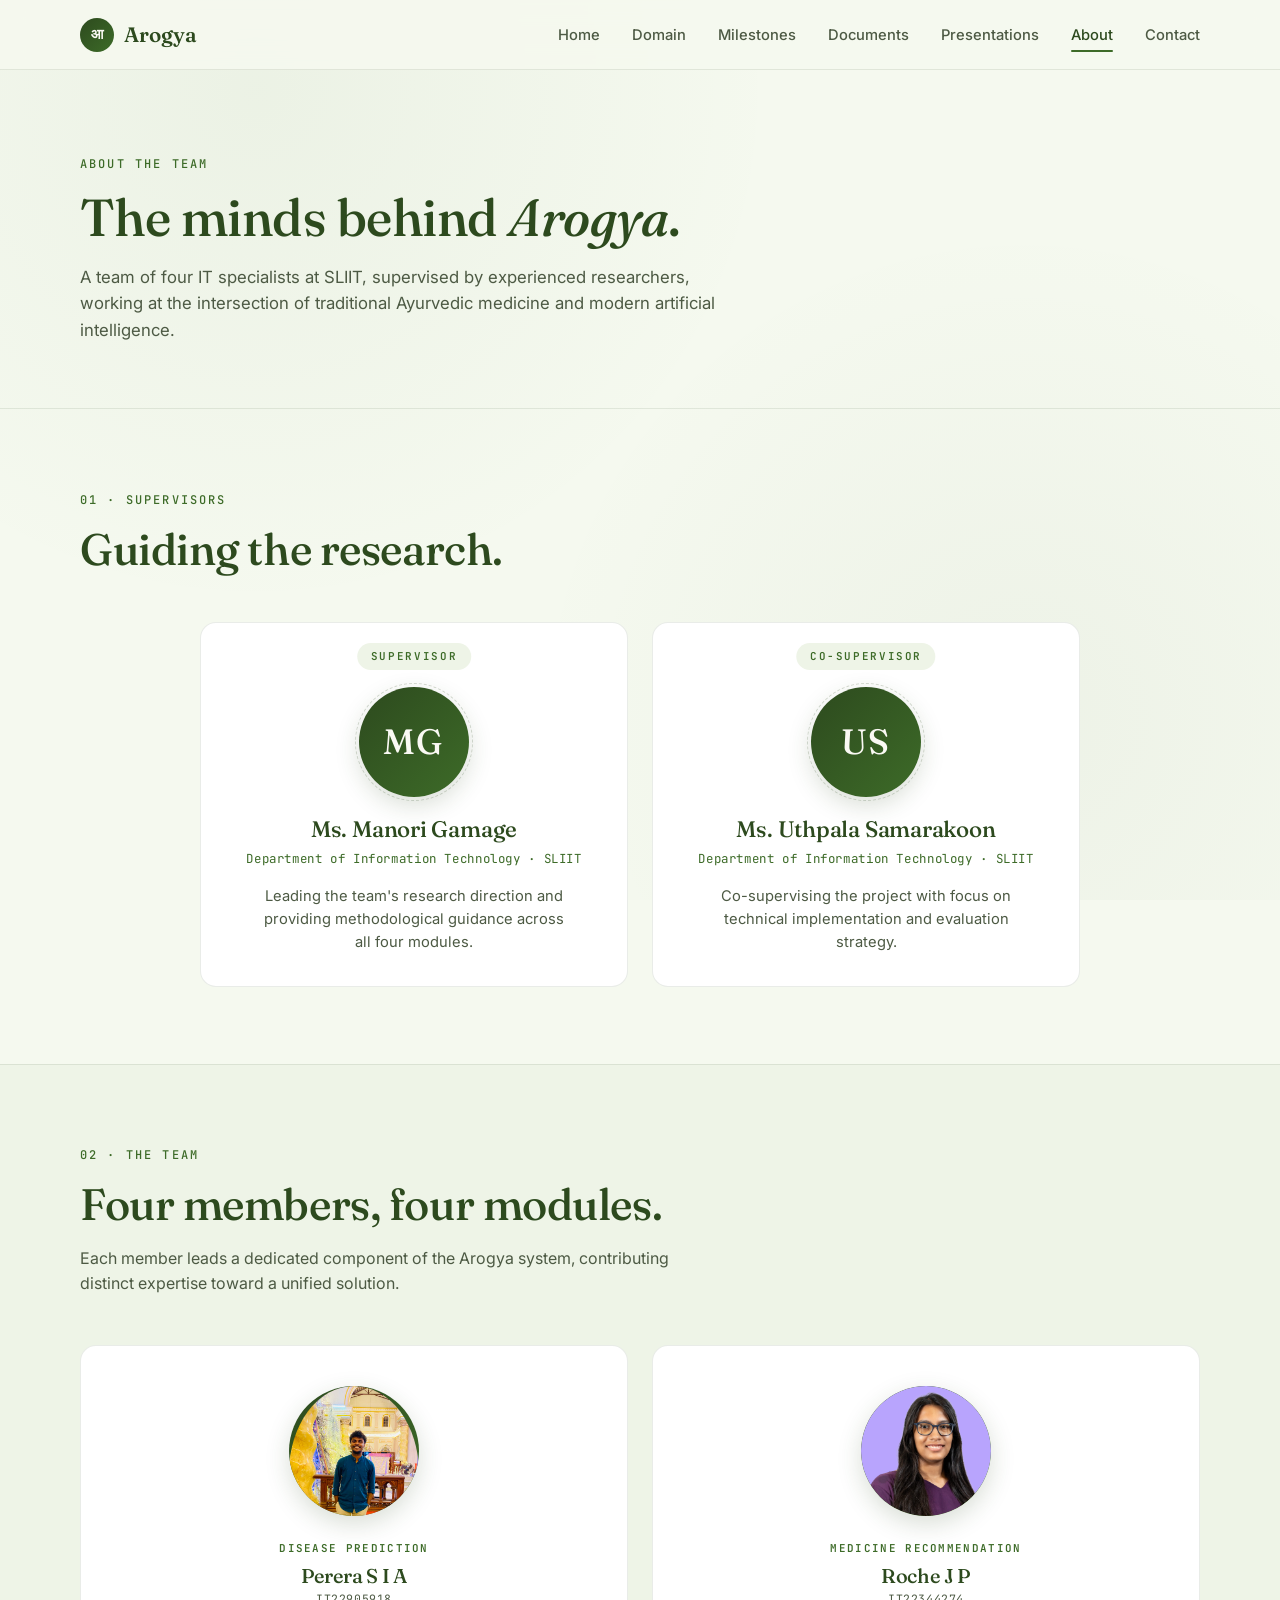
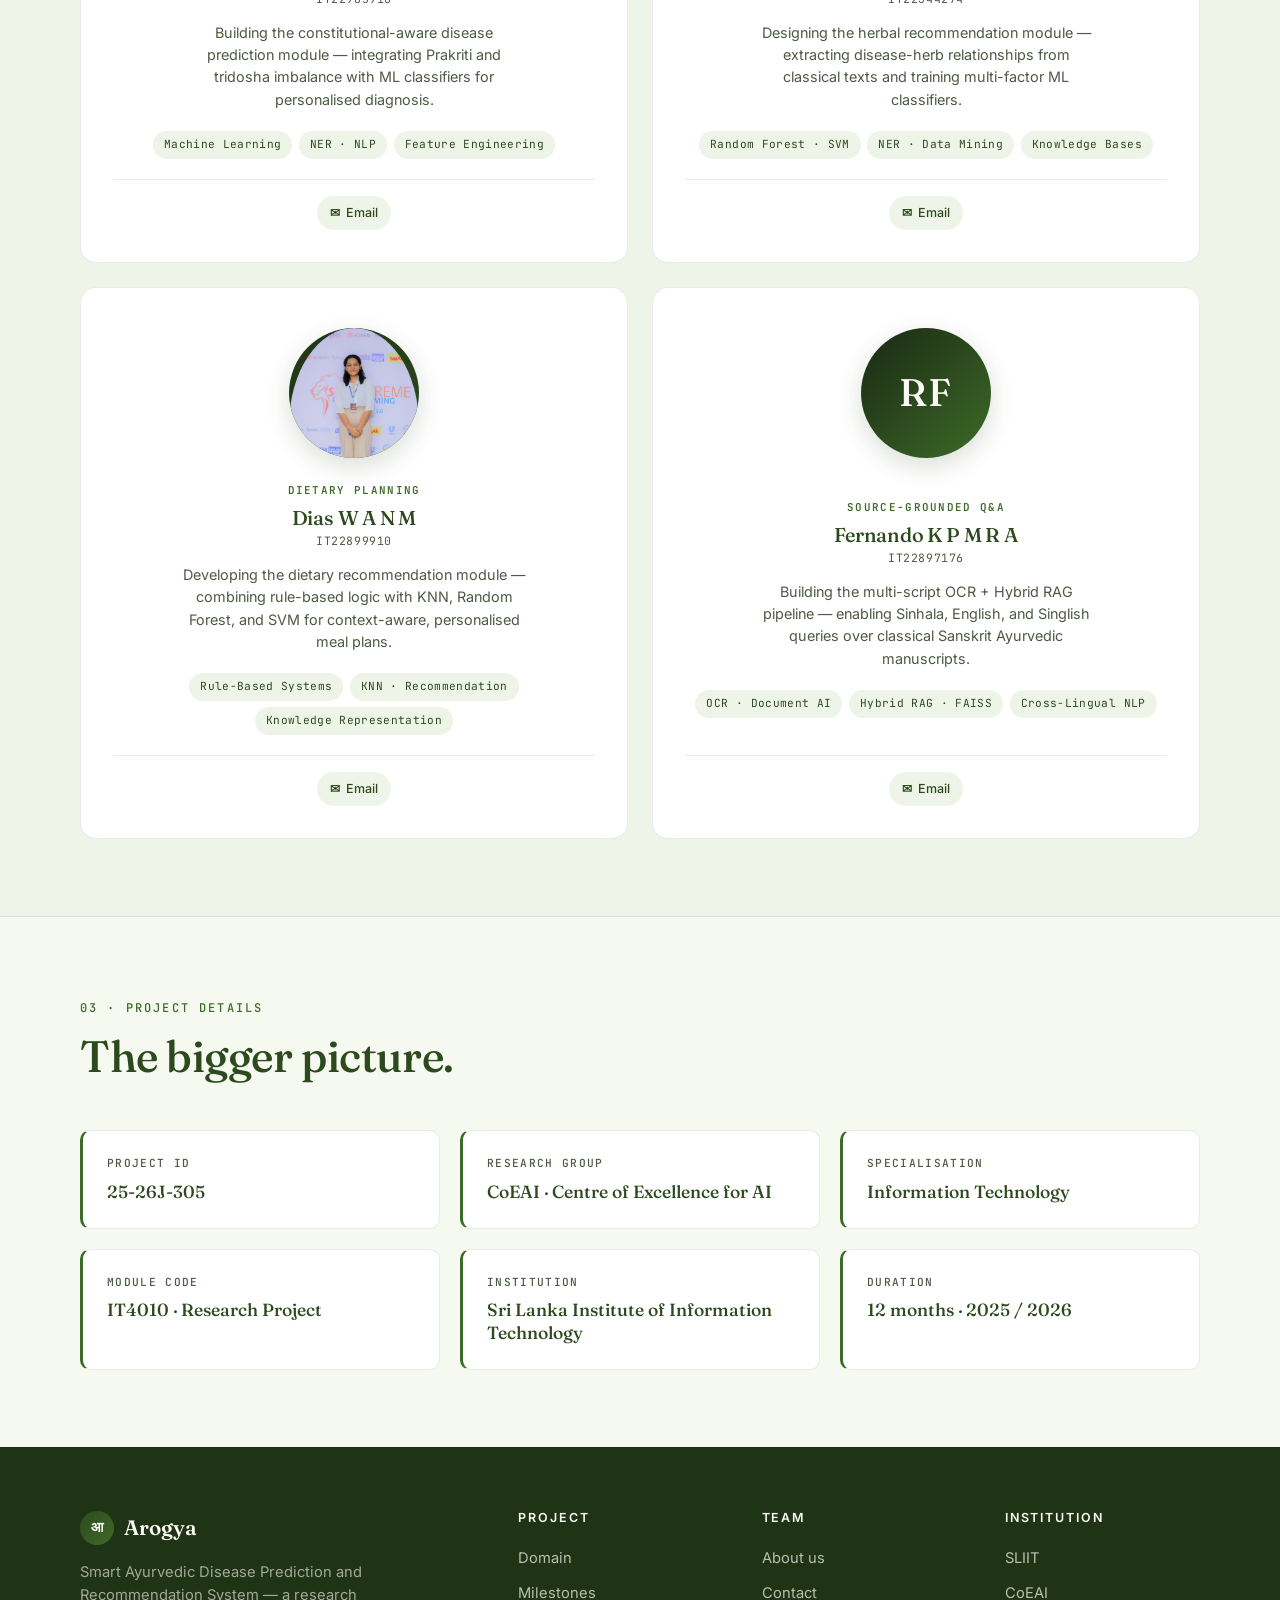
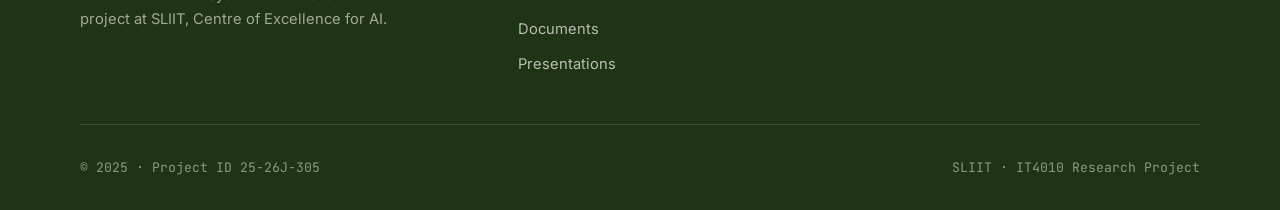
==== about.html @ c05a316c "feat: Add contact page with form and email template - Created contact.html with navigation, contact " ====
<!DOCTYPE html>
<html lang="en">
<head>
  <meta charset="UTF-8" />
  <meta name="viewport" content="width=device-width, initial-scale=1.0" />
  <title>About · Arogya</title>
  <meta name="description" content="Meet the team behind Arogya — supervisors, group members, and contributions." />

  <link rel="preconnect" href="https://fonts.googleapis.com" />
  <link rel="preconnect" href="https://fonts.gstatic.com" crossorigin />
  <link href="https://fonts.googleapis.com/css2?family=Fraunces:ital,wght@0,400;0,500;0,600;1,400&family=Inter:wght@400;500;600&family=JetBrains+Mono:wght@400;500&display=swap" rel="stylesheet" />

  <link rel="stylesheet" href="css/style.css" />
  <link rel="stylesheet" href="css/about.css" />
</head>
<body>

  <!-- =========================================== Navigation -->
  <nav class="navbar">
    <div class="nav-inner">
      <a href="index.html" class="brand">
        <span class="brand-mark">आ</span>
        <span>Arogya</span>
      </a>
      <button class="nav-toggle" aria-label="Toggle menu">☰</button>
      <ul class="nav-links">
        <li><a href="index.html">Home</a></li>
        <li><a href="domain.html">Domain</a></li>
        <li><a href="milestones.html">Milestones</a></li>
        <li><a href="documents.html">Documents</a></li>
        <li><a href="presentations.html">Presentations</a></li>
        <li><a href="about.html" class="active">About</a></li>
        <li><a href="contact.html">Contact</a></li>
      </ul>
    </div>
  </nav>

  <!-- =========================================== Page hero -->
  <header class="page-hero">
    <div class="container">
      <span class="eyebrow">About the Team</span>
      <h1>The minds behind <em>Arogya</em>.</h1>
      <p>A team of four IT specialists at SLIIT, supervised by experienced researchers, working at the intersection of traditional Ayurvedic medicine and modern artificial intelligence.</p>
    </div>
  </header>

  <!-- =========================================== Supervisors -->
  <section class="about-section">
    <div class="container">
      <div class="section-head">
        <span class="eyebrow">01 · Supervisors</span>
        <h2>Guiding the research.</h2>
      </div>

      <div class="supervisor-grid">

        <article class="supervisor-card">
          <div class="supervisor-role">Supervisor</div>
          <div class="supervisor-avatar">
            <span>MG</span>
          </div>
          <h3>Ms. Manori Gamage</h3>
          <p class="supervisor-affiliation">Department of Information Technology · SLIIT</p>
          <p class="supervisor-bio">Leading the team's research direction and providing methodological guidance across all four modules.</p>
        </article>

        <article class="supervisor-card">
          <div class="supervisor-role">Co-Supervisor</div>
          <div class="supervisor-avatar">
            <span>US</span>
          </div>
          <h3>Ms. Uthpala Samarakoon</h3>
          <p class="supervisor-affiliation">Department of Information Technology · SLIIT</p>
          <p class="supervisor-bio">Co-supervising the project with focus on technical implementation and evaluation strategy.</p>
        </article>

      </div>
    </div>
  </section>

  <!-- =========================================== Team -->
  <section class="about-section section-alt">
    <div class="container">
      <div class="section-head">
        <span class="eyebrow">02 · The Team</span>
        <h2>Four members, four modules.</h2>
        <p style="margin-top: 1rem;">Each member leads a dedicated component of the Arogya system, contributing distinct expertise toward a unified solution.</p>
      </div>

      <div class="team-grid">

        <article class="team-card">
          <div class="team-photo">
            <img src="images/adithya.jpeg" alt="Adithya P" />
          </div>
          <div class="team-body">
            
            <span class="team-module">Disease Prediction</span>
            <h3>Perera S I A</h3>
            <span class="team-id">IT22905918</span>
            <p class="team-bio">
              Building the constitutional-aware disease prediction module — integrating Prakriti
              and tridosha imbalance with ML classifiers for personalised diagnosis.
            </p>
            <ul class="team-skills">
              <li>Machine Learning</li>
              <li>NER · NLP</li>
              <li>Feature Engineering</li>
            </ul>
            <div class="team-links">
              <a href="mailto:it22905918@my.sliit.lk" class="team-link" aria-label="Email Perera">
                <span>✉</span> Email
              </a>
            </div>
          </div>
        </article>

        <article class="team-card">
          <div class="team-photo">
            <img src="images/joan.jpeg" alt="Roche J P" />
          </div>
          <div class="team-body">
            <span class="team-module">Medicine Recommendation</span>
            <h3>Roche J P</h3>
            <span class="team-id">IT22344274</span>
            <p class="team-bio">
              Designing the herbal recommendation module — extracting disease-herb relationships
              from classical texts and training multi-factor ML classifiers.
            </p>
            <ul class="team-skills">
              <li>Random Forest · SVM</li>
              <li>NER · Data Mining</li>
              <li>Knowledge Bases</li>
            </ul>
            <div class="team-links">
              <a href="mailto:it22344274@my.sliit.lk" class="team-link" aria-label="Email Roche">
                <span>✉</span> Email
              </a>
            </div>
          </div>
        </article>

        <article class="team-card">
          <div class="team-photo">
            <img src="images/nethni.jpeg" alt="Nethni D" />
          </div>
          <div class="team-body">
            <span class="team-module">Dietary Planning</span>
            <h3>Dias W A N M</h3>
            <span class="team-id">IT22899910</span>
            <p class="team-bio">
              Developing the dietary recommendation module — combining rule-based logic with
              KNN, Random Forest, and SVM for context-aware, personalised meal plans.
            </p>
            <ul class="team-skills">
              <li>Rule-Based Systems</li>
              <li>KNN · Recommendation</li>
              <li>Knowledge Representation</li>
            </ul>
            <div class="team-links">
              <a href="mailto:it22899910@my.sliit.lk" class="team-link" aria-label="Email Dias">
                <span>✉</span> Email
              </a>
            </div>
          </div>
        </article>

        <article class="team-card">
          <div class="team-photo">
            <span>RF</span>
          </div>
          <div class="team-body">
            <span class="team-module">Source-Grounded Q&A</span>
            <h3>Fernando K P M R A</h3>
            <span class="team-id">IT22897176</span>
            <p class="team-bio">
              Building the multi-script OCR + Hybrid RAG pipeline — enabling Sinhala, English,
              and Singlish queries over classical Sanskrit Ayurvedic manuscripts.
            </p>
            <ul class="team-skills">
              <li>OCR · Document AI</li>
              <li>Hybrid RAG · FAISS</li>
              <li>Cross-Lingual NLP</li>
            </ul>
            <div class="team-links">
              <a href="mailto:it22897176@my.sliit.lk" class="team-link" aria-label="Email Fernando">
                <span>✉</span> Email
              </a>
            </div>
          </div>
        </article>

      </div>
    </div>
  </section>

  <!-- =========================================== Project meta -->
  <section class="about-section">
    <div class="container">
      <div class="section-head">
        <span class="eyebrow">03 · Project Details</span>
        <h2>The bigger picture.</h2>
      </div>

      <div class="meta-grid">
        <div class="meta-item">
          <span class="meta-label">Project ID</span>
          <span class="meta-value">25-26J-305</span>
        </div>
        <div class="meta-item">
          <span class="meta-label">Research Group</span>
          <span class="meta-value">CoEAI · Centre of Excellence for AI</span>
        </div>
        <div class="meta-item">
          <span class="meta-label">Specialisation</span>
          <span class="meta-value">Information Technology</span>
        </div>
        <div class="meta-item">
          <span class="meta-label">Module Code</span>
          <span class="meta-value">IT4010 · Research Project</span>
        </div>
        <div class="meta-item">
          <span class="meta-label">Institution</span>
          <span class="meta-value">Sri Lanka Institute of Information Technology</span>
        </div>
        <div class="meta-item">
          <span class="meta-label">Duration</span>
          <span class="meta-value">12 months · 2025 / 2026</span>
        </div>
      </div>
    </div>
  </section>

  <!-- =========================================== Footer -->
  <footer class="footer">
    <div class="container">
      <div class="footer-grid">
        <div class="footer-brand">
          <div class="brand">
            <span class="brand-mark">आ</span>
            <span>Arogya<em style="font-style: normal; color: var(--gold);"></em></span>
          </div>
          <p>Smart Ayurvedic Disease Prediction and Recommendation System — a research project at SLIIT, Centre of Excellence for AI.</p>
        </div>
        <div>
          <h4>Project</h4>
          <ul>
            <li><a href="domain.html">Domain</a></li>
            <li><a href="milestones.html">Milestones</a></li>
            <li><a href="documents.html">Documents</a></li>
            <li><a href="presentations.html">Presentations</a></li>
          </ul>
        </div>
        <div>
          <h4>Team</h4>
          <ul>
            <li><a href="about.html">About us</a></li>
            <li><a href="contact.html">Contact</a></li>
          </ul>
        </div>
        <div>
          <h4>Institution</h4>
          <ul>
            <li><a href="#" target="_blank" rel="noopener">SLIIT</a></li>
            <li><a href="#" target="_blank" rel="noopener">CoEAI</a></li>
          </ul>
        </div>
      </div>
      <div class="footer-bottom">
        <span>© 2025 · Project ID 25-26J-305</span>
        <span>SLIIT · IT4010 Research Project</span>
      </div>
    </div>
  </footer>

  <script src="js/main.js"></script>
</body>
</html>
---- css/style.css ----
/* ============================================
   Ayurvedic Green Design System
   Smart Ayurvedic Disease Prediction
   ============================================ */

:root {
  /* Color palette — forest green + mint + cream */
  --forest: #2d4a1e;
  --forest-dark: #1f3414;
  --leaf: #3d6b28;
  --leaf-light: #5a8a3f;
  --sage-soft: #b8cfa3;
  --mint-bg: #eef4e7;
  --mint-pale: #f5f9ef;
  --cream: #faf9f4;
  --ink: #1a2814;
  --ink-soft: #4d5a44;
  --gold: #c89b3c;
  --white: #ffffff;
  --border: rgba(45, 74, 30, 0.1);

  /* Typography */
  --font-display: 'Fraunces', 'Cormorant Garamond', Georgia, serif;
  --font-body: 'Inter', -apple-system, sans-serif;
  --font-mono: 'JetBrains Mono', monospace;

  /* Spacing */
  --container: 1200px;
  --gutter: clamp(1.25rem, 4vw, 2.5rem);
}

* {
  margin: 0;
  padding: 0;
  box-sizing: border-box;
}

html {
  scroll-behavior: smooth;
}

body {
  font-family: var(--font-body);
  background: var(--mint-pale);
  color: var(--ink);
  line-height: 1.6;
  font-size: 16px;
  background-image:
    radial-gradient(circle at 20% 10%, rgba(61, 107, 40, 0.05) 0%, transparent 40%),
    radial-gradient(circle at 80% 80%, rgba(45, 74, 30, 0.04) 0%, transparent 40%);
  background-attachment: fixed;
}

/* ============================================
   Typography
   ============================================ */

h1, h2, h3, h4 {
  font-family: var(--font-display);
  font-weight: 500;
  line-height: 1.15;
  color: var(--forest);
  letter-spacing: -0.01em;
}

h1 { font-size: clamp(2.5rem, 6vw, 4.5rem); }
h2 { font-size: clamp(1.75rem, 4vw, 2.75rem); }
h3 { font-size: clamp(1.25rem, 2.5vw, 1.5rem); }

p { margin-bottom: 1rem; color: var(--ink-soft); }

a {
  color: var(--leaf);
  text-decoration: none;
  transition: color 0.2s ease;
}
a:hover { color: var(--forest); }

.eyebrow {
  font-family: var(--font-mono);
  font-size: 0.75rem;
  text-transform: uppercase;
  letter-spacing: 0.18em;
  color: var(--leaf);
  font-weight: 500;
}

/* ============================================
   Layout
   ============================================ */

.container {
  max-width: var(--container);
  margin: 0 auto;
  padding: 0 var(--gutter);
}

section {
  padding: clamp(3rem, 8vw, 6rem) 0;
}

/* ============================================
   Navigation
   ============================================ */

.navbar {
  position: sticky;
  top: 0;
  z-index: 100;
  background: rgba(245, 249, 239, 0.9);
  backdrop-filter: blur(12px);
  -webkit-backdrop-filter: blur(12px);
  border-bottom: 1px solid var(--border);
}

.nav-inner {
  display: flex;
  align-items: center;
  justify-content: space-between;
  padding: 1.1rem var(--gutter);
  max-width: var(--container);
  margin: 0 auto;
}

.brand {
  font-family: var(--font-display);
  font-size: 1.3rem;
  font-weight: 600;
  color: var(--forest);
  display: flex;
  align-items: center;
  gap: 0.6rem;
}

.brand-mark {
  width: 34px;
  height: 34px;
  border-radius: 50%;
  background: linear-gradient(135deg, var(--forest), var(--leaf));
  display: grid;
  place-items: center;
  color: var(--cream);
  font-size: 0.9rem;
  font-weight: 700;
}

.nav-links {
  display: flex;
  gap: 2rem;
  list-style: none;
  align-items: center;
}

.nav-links a {
  color: var(--ink-soft);
  font-size: 0.92rem;
  font-weight: 500;
  position: relative;
  padding: 0.25rem 0;
}

.nav-links a:hover,
.nav-links a.active {
  color: var(--forest);
}

.nav-links a.active::after {
  content: '';
  position: absolute;
  bottom: -4px;
  left: 0;
  right: 0;
  height: 2px;
  background: var(--leaf);
  border-radius: 2px;
}

.nav-toggle {
  display: none;
  background: none;
  border: none;
  font-size: 1.5rem;
  cursor: pointer;
  color: var(--forest);
}

/* ============================================
   Hero
   ============================================ */

.hero {
  padding: clamp(4rem, 10vw, 8rem) 0 clamp(3rem, 7vw, 5rem);
  position: relative;
  overflow: hidden;
  background:
    radial-gradient(ellipse at top right, rgba(61, 107, 40, 0.08), transparent 60%),
    var(--mint-pale);
}

.hero-grid {
  display: grid;
  grid-template-columns: 1fr 1fr;
  gap: 4rem;
  align-items: center;
}

.hero-title {
  margin: 1.5rem 0 1.5rem;
}

.hero-title em {
  font-style: italic;
  color: var(--leaf);
  font-weight: 400;
}

.hero-lead {
  font-size: 1.15rem;
  max-width: 50ch;
  margin-bottom: 2rem;
}

.hero-meta {
  display: flex;
  gap: 2rem;
  padding-top: 1.5rem;
  border-top: 1px solid var(--border);
}

.hero-meta div {
  font-family: var(--font-mono);
  font-size: 0.78rem;
}

.hero-meta strong {
  display: block;
  color: var(--leaf);
  text-transform: uppercase;
  letter-spacing: 0.1em;
  margin-bottom: 0.25rem;
}

.hero-meta span {
  color: var(--forest);
  font-size: 0.95rem;
  font-family: var(--font-display);
  letter-spacing: 0;
}

.hero-visual {
  aspect-ratio: 1;
  position: relative;
  display: grid;
  place-items: center;
}

.dosha-orb {
  position: relative;
  width: 100%;
  max-width: 480px;
  aspect-ratio: 1;
}

.dosha-orb svg {
  width: 100%;
  height: 100%;
  filter: drop-shadow(0 30px 60px rgba(45, 74, 30, 0.18));
}

/* ============================================
   Buttons
   ============================================ */

.btn {
  display: inline-flex;
  align-items: center;
  gap: 0.5rem;
  padding: 0.85rem 1.6rem;
  border-radius: 999px;
  font-family: var(--font-body);
  font-weight: 500;
  font-size: 0.95rem;
  cursor: pointer;
  transition: all 0.25s ease;
  border: none;
  text-decoration: none;
}

.btn-primary {
  background: var(--forest);
  color: var(--cream);
}
.btn-primary:hover {
  background: var(--forest-dark);
  color: var(--cream);
  transform: translateY(-2px);
  box-shadow: 0 10px 25px rgba(45, 74, 30, 0.25);
}

.btn-ghost {
  background: transparent;
  color: var(--forest);
  border: 1px solid var(--border);
}
.btn-ghost:hover {
  border-color: var(--forest);
  color: var(--forest);
}

.hero-cta {
  display: flex;
  gap: 1rem;
  margin-bottom: 2.5rem;
  flex-wrap: wrap;
}

/* ============================================
   Section headers
   ============================================ */

.section-head {
  margin-bottom: 3rem;
  max-width: 60ch;
}

.section-head h2 {
  margin-top: 0.75rem;
}

/* ============================================
   Pillars
   ============================================ */

.pillars {
  background: var(--mint-bg);
  border-top: 1px solid var(--border);
  border-bottom: 1px solid var(--border);
}

.pillar-grid {
  display: grid;
  grid-template-columns: repeat(4, 1fr);
  gap: 1.25rem;
}

.pillar {
  background: var(--white);
  padding: 2rem 1.5rem;
  border-radius: 12px;
  border: 1px solid var(--border);
  transition: all 0.3s ease;
  position: relative;
}

.pillar:hover {
  transform: translateY(-4px);
  border-color: var(--leaf);
  box-shadow: 0 20px 40px rgba(45, 74, 30, 0.1);
}

.pillar-num {
  font-family: var(--font-mono);
  font-size: 0.75rem;
  color: var(--leaf);
  margin-bottom: 1rem;
  letter-spacing: 0.1em;
}

.pillar h3 {
  font-size: 1.15rem;
  margin-bottom: 0.75rem;
  line-height: 1.3;
}

.pillar p {
  font-size: 0.9rem;
  margin-bottom: 0;
  line-height: 1.55;
}

.pillar.featured {
  background: var(--forest);
  color: var(--cream);
  border-color: var(--forest);
}
.pillar.featured h3 { color: var(--cream); }
.pillar.featured p { color: rgba(250, 249, 244, 0.75); }
.pillar.featured .pillar-num { color: var(--gold); }

/* ============================================
   Split section
   ============================================ */

.split {
  display: grid;
  grid-template-columns: 1fr 1fr;
  gap: 4rem;
  align-items: start;
}

.split-list {
  list-style: none;
  display: flex;
  flex-direction: column;
  gap: 1.5rem;
}

.split-list li {
  padding-left: 2rem;
  position: relative;
  border-left: 2px solid rgba(61, 107, 40, 0.2);
  padding-bottom: 1rem;
}

.split-list li::before {
  content: '';
  position: absolute;
  left: -7px;
  top: 8px;
  width: 12px;
  height: 12px;
  background: var(--leaf);
  border-radius: 50%;
  border: 3px solid var(--mint-pale);
}

.split-list h4 {
  font-size: 1.05rem;
  margin-bottom: 0.35rem;
  color: var(--forest);
}

.split-list p {
  font-size: 0.92rem;
  margin-bottom: 0;
}

/* ============================================
   Stats strip
   ============================================ */

.stats {
  background: var(--forest);
  color: var(--cream);
}

.stats .container {
  display: grid;
  grid-template-columns: repeat(4, 1fr);
  gap: 2rem;
}

.stat-num {
  font-family: var(--font-display);
  font-size: clamp(2.5rem, 5vw, 3.5rem);
  font-weight: 500;
  color: var(--gold);
  line-height: 1;
  margin-bottom: 0.5rem;
}

.stat-label {
  font-family: var(--font-mono);
  font-size: 0.75rem;
  text-transform: uppercase;
  letter-spacing: 0.15em;
  color: rgba(250, 249, 244, 0.75);
}

/* ============================================
   CTA section
   ============================================ */

.cta {
  text-align: center;
  background: linear-gradient(180deg, var(--mint-pale) 0%, var(--mint-bg) 100%);
}

.cta h2 {
  max-width: 20ch;
  margin: 0 auto 1.5rem;
}

.cta p {
  max-width: 50ch;
  margin: 0 auto 2.5rem;
}

/* ============================================
   Footer
   ============================================ */

.footer {
  background: var(--forest-dark);
  color: rgba(250, 249, 244, 0.7);
  padding: 4rem 0 2rem;
}

.footer-grid {
  display: grid;
  grid-template-columns: 2fr 1fr 1fr 1fr;
  gap: 3rem;
  margin-bottom: 3rem;
}

.footer h4 {
  color: var(--cream);
  font-family: var(--font-body);
  font-size: 0.78rem;
  text-transform: uppercase;
  letter-spacing: 0.15em;
  margin-bottom: 1.25rem;
  font-weight: 600;
}

.footer ul {
  list-style: none;
  display: flex;
  flex-direction: column;
  gap: 0.6rem;
}

.footer a {
  color: rgba(250, 249, 244, 0.7);
  font-size: 0.92rem;
}

.footer a:hover { color: var(--gold); }

.footer-brand .brand { color: var(--cream); }

.footer-brand p {
  color: rgba(250, 249, 244, 0.6);
  font-size: 0.92rem;
  max-width: 35ch;
  margin-top: 1rem;
}

.footer-bottom {
  padding-top: 2rem;
  border-top: 1px solid rgba(250, 249, 244, 0.12);
  display: flex;
  justify-content: space-between;
  font-size: 0.82rem;
  color: rgba(250, 249, 244, 0.5);
  font-family: var(--font-mono);
}

/* ============================================
   Page hero (non-home pages)
   ============================================ */

.page-hero {
  padding: 5rem 0 3rem;
  border-bottom: 1px solid var(--border);
}

.page-hero h1 {
  font-size: clamp(2rem, 5vw, 3.25rem);
  margin: 0.75rem 0 1rem;
}

.page-hero p {
  max-width: 60ch;
  font-size: 1.05rem;
}

/* ============================================
   Responsive
   ============================================ */

@media (max-width: 900px) {
  .hero-grid,
  .split {
    grid-template-columns: 1fr;
    gap: 2.5rem;
  }
  .pillar-grid { grid-template-columns: repeat(2, 1fr); }
  .stats .container { grid-template-columns: repeat(2, 1fr); }
  .footer-grid { grid-template-columns: 1fr 1fr; }
}

@media (max-width: 640px) {
  .nav-links {
    display: none;
    position: absolute;
    top: 100%;
    left: 0;
    right: 0;
    background: var(--mint-pale);
    flex-direction: column;
    padding: 1.5rem var(--gutter);
    gap: 1.25rem;
    border-bottom: 1px solid var(--border);
  }
  .nav-links.open { display: flex; }
  .nav-toggle { display: block; }
  .pillar-grid { grid-template-columns: 1fr; }
  .stats .container { grid-template-columns: 1fr 1fr; }
  .footer-grid { grid-template-columns: 1fr; gap: 2rem; }
  .footer-bottom { flex-direction: column; gap: 0.5rem; text-align: center; }
  .hero-meta { flex-direction: column; gap: 1rem; }
}

/* ============================================
   Entrance animation
   ============================================ */

@keyframes fadeUp {
  from { opacity: 0; transform: translateY(16px); }
  to { opacity: 1; transform: translateY(0); }
}

.hero-grid > div:nth-child(1) > * { animation: fadeUp 0.7s ease 0.1s backwards; }
.hero-grid > div:nth-child(2) { animation: fadeUp 0.9s ease 0.2s backwards; }
---- css/about.css ----
/* ============================================
   About page styles
   ============================================ */

.about-section {
  padding: clamp(3rem, 6vw, 5rem) 0;
}

.section-alt {
  background: var(--mint-bg);
  border-top: 1px solid var(--border);
  border-bottom: 1px solid var(--border);
}

/* ============================================
   Supervisor cards
   ============================================ */
.supervisor-grid {
  display: grid;
  grid-template-columns: repeat(2, 1fr);
  gap: 1.5rem;
  max-width: 880px;
  margin: 0 auto;
}

.supervisor-card {
  background: var(--white);
  border: 1px solid var(--border);
  border-radius: 16px;
  padding: 2.5rem 2rem 2rem;
  text-align: center;
  position: relative;
  transition: all 0.3s ease;
}

.supervisor-card:hover {
  border-color: var(--leaf);
  transform: translateY(-3px);
  box-shadow: 0 15px 35px rgba(45, 74, 30, 0.08);
}

.supervisor-role {
  position: absolute;
  top: 1.25rem;
  left: 50%;
  transform: translateX(-50%);
  font-family: var(--font-mono);
  font-size: 0.68rem;
  letter-spacing: 0.15em;
  text-transform: uppercase;
  color: var(--leaf);
  background: var(--mint-bg);
  padding: 0.3rem 0.85rem;
  border-radius: 999px;
  font-weight: 600;
}

.supervisor-avatar {
  width: 110px;
  height: 110px;
  border-radius: 50%;
  background: linear-gradient(135deg, var(--forest), var(--leaf));
  margin: 1.5rem auto 1.25rem;
  display: grid;
  place-items: center;
  position: relative;
  box-shadow: 0 8px 25px rgba(45, 74, 30, 0.18);
}

.supervisor-avatar::after {
  content: '';
  position: absolute;
  inset: -4px;
  border: 1px dashed rgba(45, 74, 30, 0.2);
  border-radius: 50%;
}

.supervisor-avatar span {
  font-family: var(--font-display);
  font-size: 2.2rem;
  font-weight: 500;
  color: var(--cream);
  letter-spacing: 0.05em;
}

.supervisor-card h3 {
  font-family: var(--font-display);
  font-size: 1.4rem;
  color: var(--forest);
  margin-bottom: 0.4rem;
}

.supervisor-affiliation {
  font-family: var(--font-mono);
  font-size: 0.78rem;
  color: var(--leaf);
  letter-spacing: 0.05em;
  margin-bottom: 1rem;
}

.supervisor-bio {
  font-size: 0.92rem;
  line-height: 1.55;
  margin-bottom: 0;
  max-width: 35ch;
  margin-left: auto;
  margin-right: auto;
}

/* ============================================
   Team cards
   ============================================ */
.team-grid {
  display: grid;
  grid-template-columns: repeat(2, 1fr);
  gap: 1.5rem;
}

.team-card {
  display: grid;
  grid-template-columns: 1fr;
  background: var(--white);
  border: 1px solid var(--border);
  border-radius: 16px;
  overflow: hidden;
  transition: all 0.3s ease;
  text-align: center;
  padding: 2.5rem 2rem 2rem;
  position: relative;
}

.team-card:hover {
  border-color: var(--leaf);
  transform: translateY(-3px);
  box-shadow: 0 18px 40px rgba(45, 74, 30, 0.1);
}

.team-photo {
  width: 130px;
  height: 130px;
  border-radius: 50%;
  background: linear-gradient(135deg, var(--forest), var(--leaf));
  margin: 0 auto 1.5rem;
  display: grid;
  place-items: center;
  position: relative;
  overflow: hidden;
  box-shadow: 0 8px 25px rgba(45, 74, 30, 0.18);
}

.team-photo::after {
  content: '';
  position: absolute;
  inset: -4px;
  border: 1px dashed rgba(45, 74, 30, 0.2);
  border-radius: 50%;
  pointer-events: none;
}

.team-photo span {
  position: relative;
  z-index: 2;
  font-family: var(--font-display);
  font-size: 2.4rem;
  font-weight: 500;
  color: var(--cream);
  letter-spacing: 0.05em;
}

.team-photo img {
  width: 100%;
  height: 100%;
  object-fit: cover;
  object-position: center 25%;
  border-radius: 50%;
  position: relative;
  z-index: 1;
}

/* Per-member photo alignment — tweak the percentage to slide the crop up/down */
.team-card:nth-child(1) .team-photo img { object-position: center 20%; }
.team-card:nth-child(2) .team-photo img { object-position: center 25%; }
.team-card:nth-child(3) .team-photo img { object-position: center 20%; }

.team-card:nth-child(2) .team-photo {
  background: linear-gradient(135deg, var(--leaf-dark, #4a5940) 0%, var(--leaf-light) 100%);
}

.team-card:nth-child(3) .team-photo {
  background: linear-gradient(135deg, var(--forest-dark) 0%, var(--forest) 100%);
}

.team-card:nth-child(4) .team-photo {
  background: linear-gradient(135deg, var(--ink) 0%, var(--leaf) 100%);
}

.team-body {
  display: flex;
  flex-direction: column;
  align-items: center;
}

.team-module {
  font-family: var(--font-mono);
  font-size: 0.68rem;
  text-transform: uppercase;
  letter-spacing: 0.12em;
  color: var(--leaf);
  font-weight: 600;
  margin-bottom: 0.4rem;
}

.team-card h3 {
  font-family: var(--font-display);
  font-size: 1.25rem;
  color: var(--forest);
  margin-bottom: 0.2rem;
}

.team-id {
  font-family: var(--font-mono);
  font-size: 0.72rem;
  color: var(--ink-soft);
  letter-spacing: 0.05em;
  margin-bottom: 0.85rem;
}

.team-bio {
  font-size: 0.9rem;
  line-height: 1.55;
  margin-bottom: 1.25rem;
  max-width: 38ch;
}

.team-skills {
  list-style: none;
  display: flex;
  flex-wrap: wrap;
  gap: 0.4rem;
  justify-content: center;
  margin-bottom: 1.25rem;
}

.team-skills li {
  font-family: var(--font-mono);
  font-size: 0.7rem;
  color: var(--forest);
  background: var(--mint-bg);
  padding: 0.3rem 0.7rem;
  border-radius: 999px;
  letter-spacing: 0.03em;
}

.team-links {
  display: flex;
  gap: 0.5rem;
  margin-top: auto;
  padding-top: 1rem;
  border-top: 1px solid var(--border);
  width: 100%;
  justify-content: center;
}

.team-link {
  display: inline-flex;
  align-items: center;
  gap: 0.35rem;
  padding: 0.45rem 0.85rem;
  border-radius: 999px;
  background: var(--mint-bg);
  color: var(--forest);
  font-size: 0.78rem;
  font-weight: 500;
  text-decoration: none;
  transition: all 0.2s ease;
}

.team-link:hover {
  background: var(--forest);
  color: var(--cream);
}

.team-link span {
  font-weight: 600;
}

/* ============================================
   Project meta grid
   ============================================ */
.meta-grid {
  display: grid;
  grid-template-columns: repeat(3, 1fr);
  gap: 1.25rem;
}

.meta-item {
  background: var(--white);
  border: 1px solid var(--border);
  border-left: 3px solid var(--leaf);
  border-radius: 10px;
  padding: 1.5rem 1.5rem;
  display: flex;
  flex-direction: column;
  gap: 0.5rem;
  transition: all 0.2s ease;
}

.meta-item:hover {
  border-left-color: var(--gold);
  transform: translateX(3px);
}

.meta-item .meta-label {
  font-family: var(--font-mono);
  font-size: 0.7rem;
  text-transform: uppercase;
  letter-spacing: 0.12em;
  color: var(--ink-soft);
  font-weight: 500;
}

.meta-item .meta-value {
  font-family: var(--font-display);
  font-size: 1.1rem;
  color: var(--forest);
  font-weight: 500;
  line-height: 1.3;
}

/* ============================================
   Responsive
   ============================================ */
@media (max-width: 900px) {
  .supervisor-grid,
  .team-grid {
    grid-template-columns: 1fr;
  }
  .meta-grid {
    grid-template-columns: repeat(2, 1fr);
  }
}

@media (max-width: 640px) {
  .team-card {
    padding: 2rem 1.5rem 1.5rem;
  }
  .team-photo {
    width: 110px;
    height: 110px;
  }
  .team-photo span {
    font-size: 2rem;
  }
  .meta-grid {
    grid-template-columns: 1fr;
  }
  .supervisor-card {
    padding: 2.5rem 1.5rem 1.5rem;
  }
}
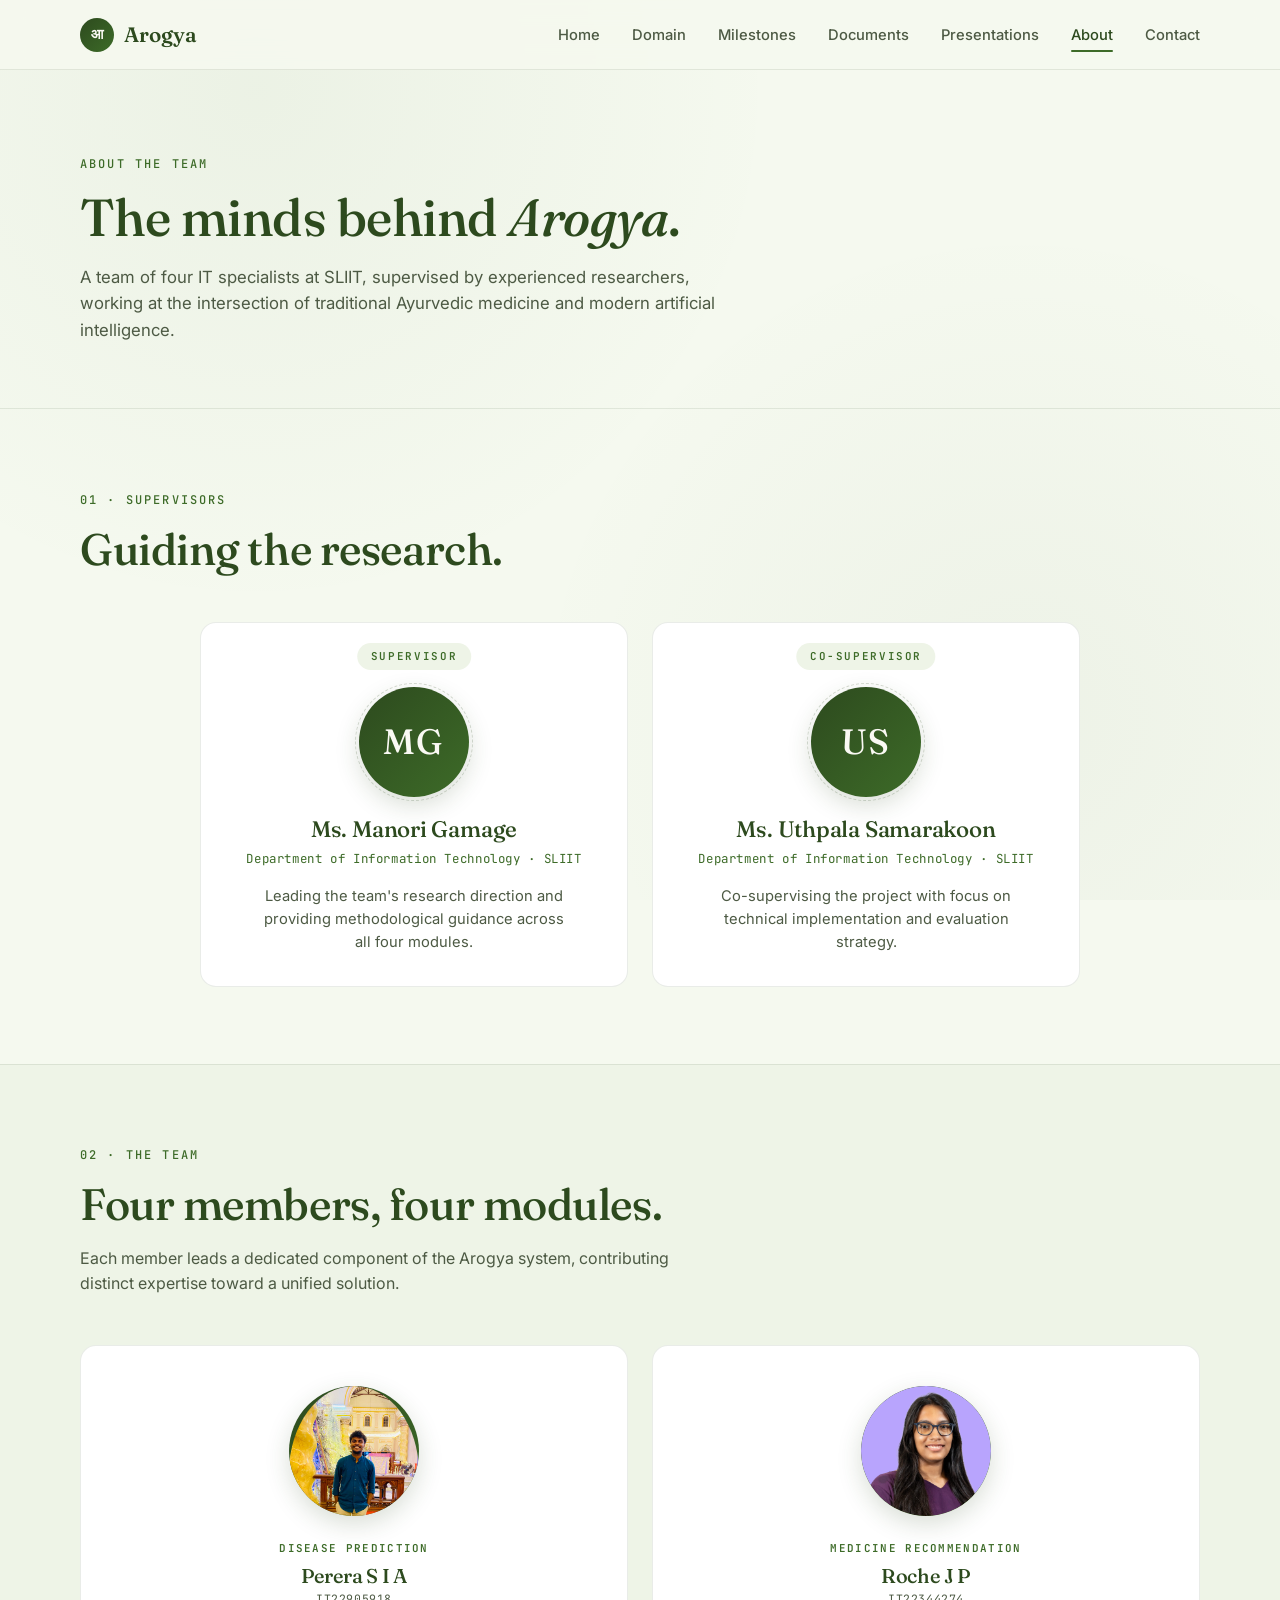
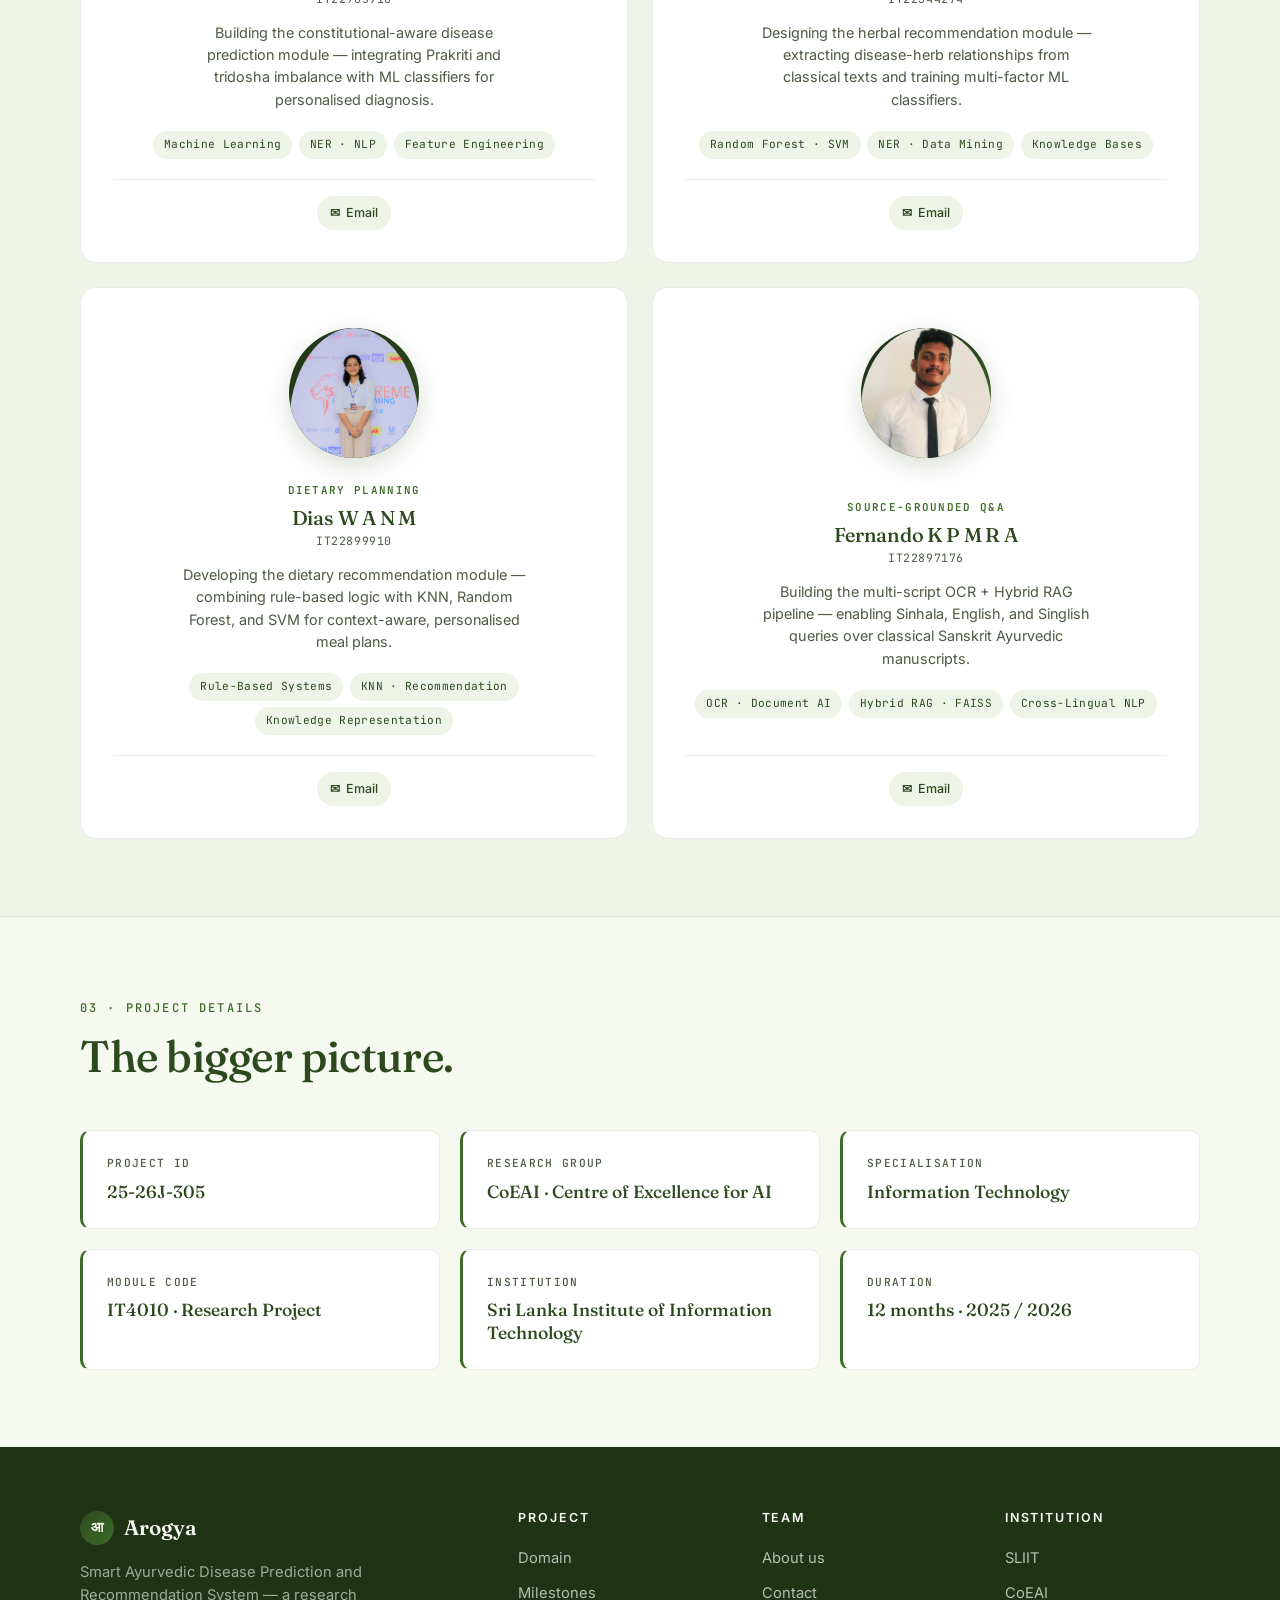
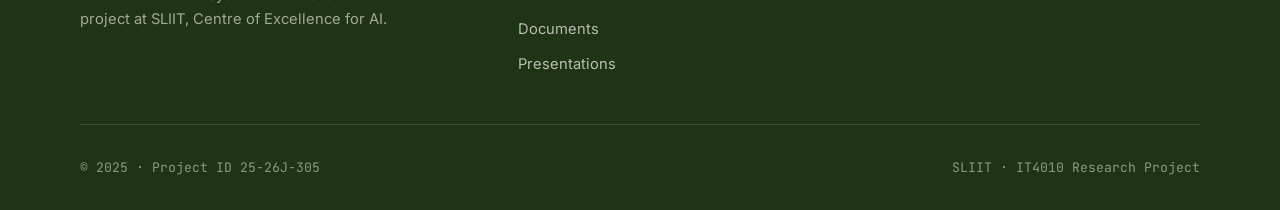
==== commit 75593518: "feat: Update team member details and enhance presentation links Co-authored-by: Copilot <copilot@git" ====
--- a/about.html
+++ b/about.html
@@ -94,7 +94,7 @@
             <img src="images/adithya.jpeg" alt="Adithya P" />
           </div>
           <div class="team-body">
-            
+
             <span class="team-module">Disease Prediction</span>
             <h3>Perera S I A</h3>
             <span class="team-id">IT22905918</span>
@@ -167,7 +167,7 @@
 
         <article class="team-card">
           <div class="team-photo">
-            <span>RF</span>
+            <img src="images/mahen.jpg" alt="Mahen F" />
           </div>
           <div class="team-body">
             <span class="team-module">Source-Grounded Q&A</span>
